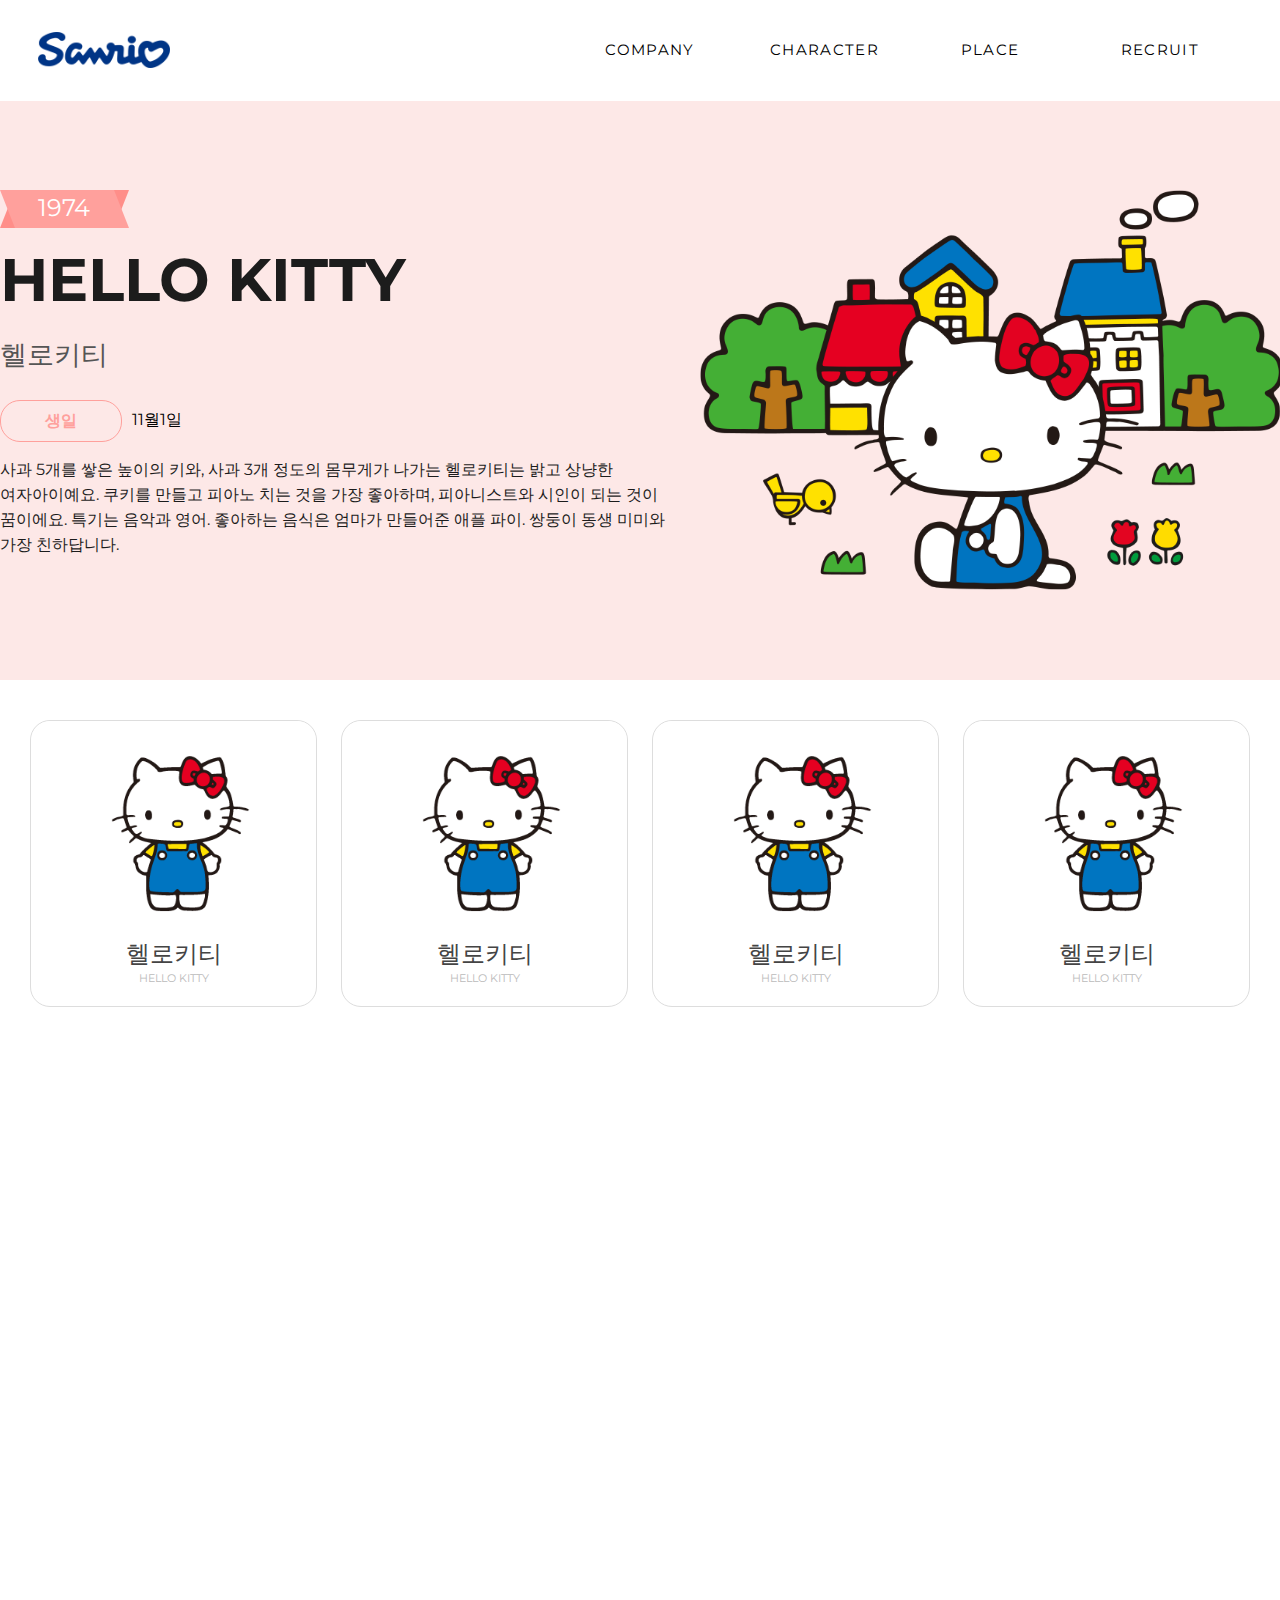
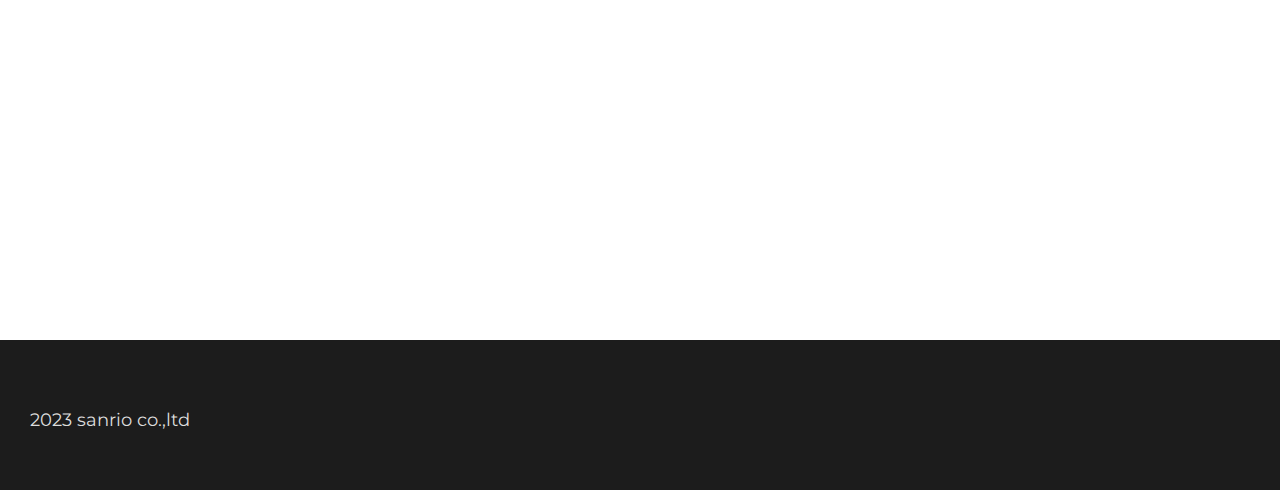
==== page.html @ 0c011e2b "Create page.html" ====
<!DOCTYPE html>
<html lang="en">
<head>
    <meta charset="UTF-8">
    <meta name="viewport" content="width=device-width, initial-scale=1.0">
    <title>Sanrio Lover Club</title>
    <style type="text/css" rel="stylesheet">
        body {
            margin: 0px;
            padding: 0px;
            font-size: 11pt;
            font-family: 'Montserrat', sans-serif;
        }
        h1,h2,h3,p,ul {
            margin: 0;
            padding: 0;
        }
        ul li {
            list-style: none;
        }
        a {
            text-decoration: none;
        }
    </style>
    <!---------font----------->
    <link rel="preconnect" href="https://fonts.googleapis.com">
    <link rel="preconnect" href="https://fonts.gstatic.com" crossorigin>
    <link href="https://fonts.googleapis.com/css2?family=Montserrat&display=swap" rel="stylesheet">
    <!---------css----------->
    <link href="./css/page.css" rel="stylesheet">
</head>
<body>
    <!----------------------------헤더-------------------------------->
    <section class="section_01">
        <header>
            <div class="header_top">
                <div class="header_logo">
                    <img src="./img/logo_2023.png" width="132px" height="36px">
                </div>
                <ul class="header_menu">
                    <li> COMPANY </li>
                    <li> CHARACTER </li>
                    <li> PLACE </li>
                    <li> RECRUIT </li>
                </ul>
            </div>
        </header>
        <div class="sns">
            <div class="top"> TOP </div>
            <a href="https://www.instagram.com/sanrio_kr/" target="_blank">
                <img src="./img/ins.png" width="40px" height="40px">
            </a>
            <a href="https://www.youtube.com/c/sanriokorea/featured" target="_blank">
                <img src="./img/ytb.png" width="40px" height="40px">
            </a>    
        </div>
    </section>
    <!----------------------------바디-------------------------------->
    <section class="section_02">
        <div class="main">
            <div class="main_text">
                <div class="text_01"> 
                    <div class="year">
                        <p> 1974 </p>
                        <img src="./img/year_bg.png">
                    </div>
                    
                    <p class="name"> HELLO KITTY </p>
                    <p class="name_kr"> 헬로키티 </p>
                </div>
                <div class="text_02">
                    <p class="bday">
                        <p class="b01"> 생일 </p>
                        <p class="b02"> 11월1일 </p>
                    </p>
                    <p class="kitty"> 사과 5개를 쌓은 높이의 키와, 사과 3개 정도의 몸무게가 나가는 헬로키티는 밝고 상냥한 <br>
                        여자아이예요. 쿠키를 만들고 피아노 치는 것을 가장 좋아하며, 피아니스트와 시인이 되는 것이<br>
                        꿈이에요. 특기는 음악과 영어. 좋아하는 음식은 엄마가 만들어준 애플 파이. 쌍둥이 동생 미미와<br>
                        가장 친하답니다.</p>
                </div>
            </div>
            <img id="kitty_img" src="./img/hellokitty_v1.png">
        </div>
    </section>
    <!----------------------------바디 헬로키티 가족-------------------------------->
    <section class="section_03">
        <title class="title"> 헬로키티 가족 </title>
    </section>
    <div class="character_list">
        <ul class="ch_list">
            <li class="item">
                <div class="ch_img">
                    <img id="kitty" src="./img/new_main_crt1.png" width="285px">
                </div>
                <div class="text_box">
                    <div class="blank"></div>
                    <p class=ch_name style="font-weight: 400;"> 헬로키티 </p>
                    <p class="ch_name_e"> HELLO KITTY </p>
                </div>  
            </li>
            <li class="item">
                <div class="ch_img">
                    <img id="kitty" src="./img/new_main_crt1.png" width="285px">
                </div>
                <div class="text_box">
                    <div class="blank"></div>
                    <p class=ch_name style="font-weight: 400;"> 헬로키티 </p>
                    <p class="ch_name_e"> HELLO KITTY </p>
                </div>  
            </li>
            <li class="item">
                <div class="ch_img">
                    <img id="kitty" src="./img/new_main_crt1.png" width="285px">
                </div>
                <div class="text_box">
                    <div class="blank"></div>
                    <p class=ch_name style="font-weight: 400;"> 헬로키티 </p>
                    <p class="ch_name_e"> HELLO KITTY </p>
                </div>  
            </li>
            <li class="item">
                <div class="ch_img">
                    <img id="kitty" src="./img/new_main_crt1.png" width="285px">
                </div>
                <div class="text_box">
                    <div class="blank"></div>
                    <p class=ch_name style="font-weight: 400;"> 헬로키티 </p>
                    <p class="ch_name_e"> HELLO KITTY </p>
                </div>  
            </li>
        </ul>
    </div>
    <footer>
        <div class="personal">
            <p class="info01"> 2023 sanrio co.,ltd </p>
            <p class="info02"> 개인정보처리방침 </p>
        </div>
    </footer>
    <script src="https://code.jquery.com/jquery-3.7.1.min.js" integrity="sha256-/JqT3SQfawRcv/BIHPThkBvs0OEvtFFmqPF/lYI/Cxo=" crossorigin="anonymous"></script>
    <script>
    
    /*--------------탑버튼---------------*/
    $(".top").on("click",function(){
        $("body, html").animate({
            scrollTop : "0px"
        },1000)
    });
    
    /*--------------스크롤 시 탑버튼 등장---------------*/
    $(document).ready(function(){
        var main_bg = $(".section_02").height();
    
        $(".top").hide();
    
        $(window).scroll(function(){
            var roll = $(this).scrollTop() >= main_bg;
    
            if(roll){
                $(".top").show();
            }else{
                $(".top").hide();
            }
        });
    })
    </script>
</body>
</html>
---- css/page.css ----
body{
    width: 100%;
    height: auto;
    overflow-x: hidden;
    overflow-y: scroll;
}
.section_01 {
    position: relative;
    width: 100%;
    height: auto;
    
}
    
    .header_top {
        display: flex;
        position: fixed;
        top: 0px;
        flex-flow: row nowrap;
        width: 100%;
        min-height: 101px;
        background: white;
        z-index: 99;
    }
        .header_logo {
            display: flex;
            width: 10%;
            height: 100px;
            margin-left: 40px;
            justify-content: center;
            align-items: center;
            
        }
        .header_menu {
            display: flex;
            width: 90%;
            height: 100px;
            justify-content: right;
            align-items: center;
            
        }
            .header_menu > li {
                width:100px;
                height: 20px;
                font-size: 11pt;
                letter-spacing :1pt;
                text-align: center;
                line-height: 20px;
                margin-right: 70px;
            }
            .top {
                position: absolute;
                display: flex;
                width: 60px;
                height: 60px;
                border-radius: 10px;
                line-height: 60px;
                justify-content: center;
                top: 700px;
                cursor: pointer;
                right: -20px;
                font-size: 0.8rem;
                color: white;
                background: #4a679e;
                z-index: 9;
            
            }
            .sns {
                position: fixed;
                display: flex;
                flex-flow: column wrap;
                align-items: end;
                width: 100%;
                height: 100px;
                top: 140px;
                right: 100px;
                gap: 7px;
            }
                .sns > img {
                
                    margin-top: 10px;
                }
    /*-------------------------바디---------------------------*/

        .section_02 {
            position: relative;
            width: 100%;
            height: 680px;
            box-sizing: border-box;
            background: #fde8e7;
        }
            .main {
                position: relative;
                display: flex;
                flex-flow: row nowrap;
                width: 1400px;
                height: 400px;
                margin: 0 auto;
                top: 190px;
            }
                .main_text{
                    position: relative;
                    width: 700px;
                    height: 400px;
                    display: flex;
                    flex-flow: row wrap;
                }
                    .text_01 {
                        position: relative;
                        width: 700px;
                        height: 200px;
                        display: flex;
                        flex-flow: row wrap;
                    }
                        .year{
                            position: relative;
                            width:700px;
                            height: 50px;
                        }
                            .year > p {
                                position: absolute;
                                font-size: 18pt;
                                color: white;
                                left: 38px;
                                top: 3px;
                            }
                        .name {
                            position: relative;
                            width: 700px;
                            height: 80px;
                            line-height: 80px;
                            color:#1c1c1c;
                            font-size: 45pt;
                            font-weight: bold;
                            
                        }
                        .name_kr{
                            position: relative;
                            width: 700px;
                            height: 70px;
                            line-height: 70px;
                            font-size: 20pt;
                            color: #555;
                        }
                    .text_02 {
                        position: relative;
                        width: 700px;
                        height: 200px;
                        display: flex;
                        flex-flow: row wrap;
                    }
                        .bday {
                            position: absolute;
                            width: 240px;
                            height: 60px;
                            display: flex;
                            flex-flow: row nowrap;
                        }
                            .b01 {
                                position: relative;
                                width: 120px;
                                height: 40px;
                                line-height: 40px;
                                font-size: 12pt;
                                font-weight: bold;
                                text-align: center;
                                border-radius: 20px;
                                border: 1px solid #ffa09c;
                                margin-top: 10px;
                                color:#ffa09c;
                            }
                            .b02 {
                                position: relative;
                                width: 120px;
                                height: 40px;
                                line-height: 40px;
                                font-size: 12pt;
                                text-align: left;
                                top: 10px;
                                padding-left: 10px;
                                
                            }
                        .kitty {
                            position: relative;
                            width: 100%;
                            height: 140px;
                            line-height: 25px;
                            padding-top: 15px;
                            font-size: 12pt;
                            color: #1c1c1c;
                        }
                    
    /*-------------------------키티 가족---------------------------*/
                .character_list {
                    display: flex;
                    flex-flow: row wrap;
                    width: 1220px;
                    height: 1220px;
                    margin: 0 auto;
                    margin-top: 40px;
                }
                    .ch_list {
                        display: flex;
                        flex-flow: row nowrap;
                        width: 1220px;
                        height: 285px;
                        justify-content: space-between;
                        box-sizing: border-box;
                    }
                        .item {
                            display: flex;
                            flex-flow: row wrap;
                            width: 285px;
                            height: 285px;
                            border: 1px solid #ddd;
                            border-radius: 20px;
                            background: white;
                        }
                            .ch_img {
                                position: relative;
                                display: flex;
                                clear: both;
                                width: 285px;
                                height: 200px;

                            }
                                .ch_img > #kitty:hover  {
                                    content: url(../img/new_main_crt1_ov.png);
                                }
                                .text_box {
                                    display: flex;
                                    flex-flow: row wrap;
                                    width: 285px;
                                    height: 85px;
                                }   
                                    .blank {
                                        width: 285px;
                                        height: 15px;
                                    }
                                    .ch_name {
                                        width: 285px;
                                        text-align: center;
                                        height: 35px;
                                        line-height: 35px;
                                        font-size: 1.5rem;
                                        color: #444;
                                    }
                                    .ch_name_e {
                                        width: 285px;
                                        height: 35px;
                                        text-align: center;
                                        font-size: 0.7rem;
                                        color: #bbbbbb;
                                    }
    /*------------------------- 풋터 ---------------------------*/
        .personal {
            position: relative;
            display: flex;
            flex-flow: row nowrap;
            width: 100%;
            height: 150px;
            background: #1c1c1c;
        }
            .info01 {
                position: relative;
                width: 50%;
                height: 100px;
                line-height: 100px;
                float: left;
                margin-top: 30px;
                margin-left: 30px;
                font-size: 1.1rem;
                color: #ddd;
                
            }
            .info02 {
                position: relative;
                left: 720px;
                width: 150px;
                height: 50px;
                border-radius: 30px;
                line-height: 50px;
                text-align: center;
                margin-top: 60px;
                font-size: 0.9rem;
                color: #ddd;
                border: 1px solid white;
                
            }
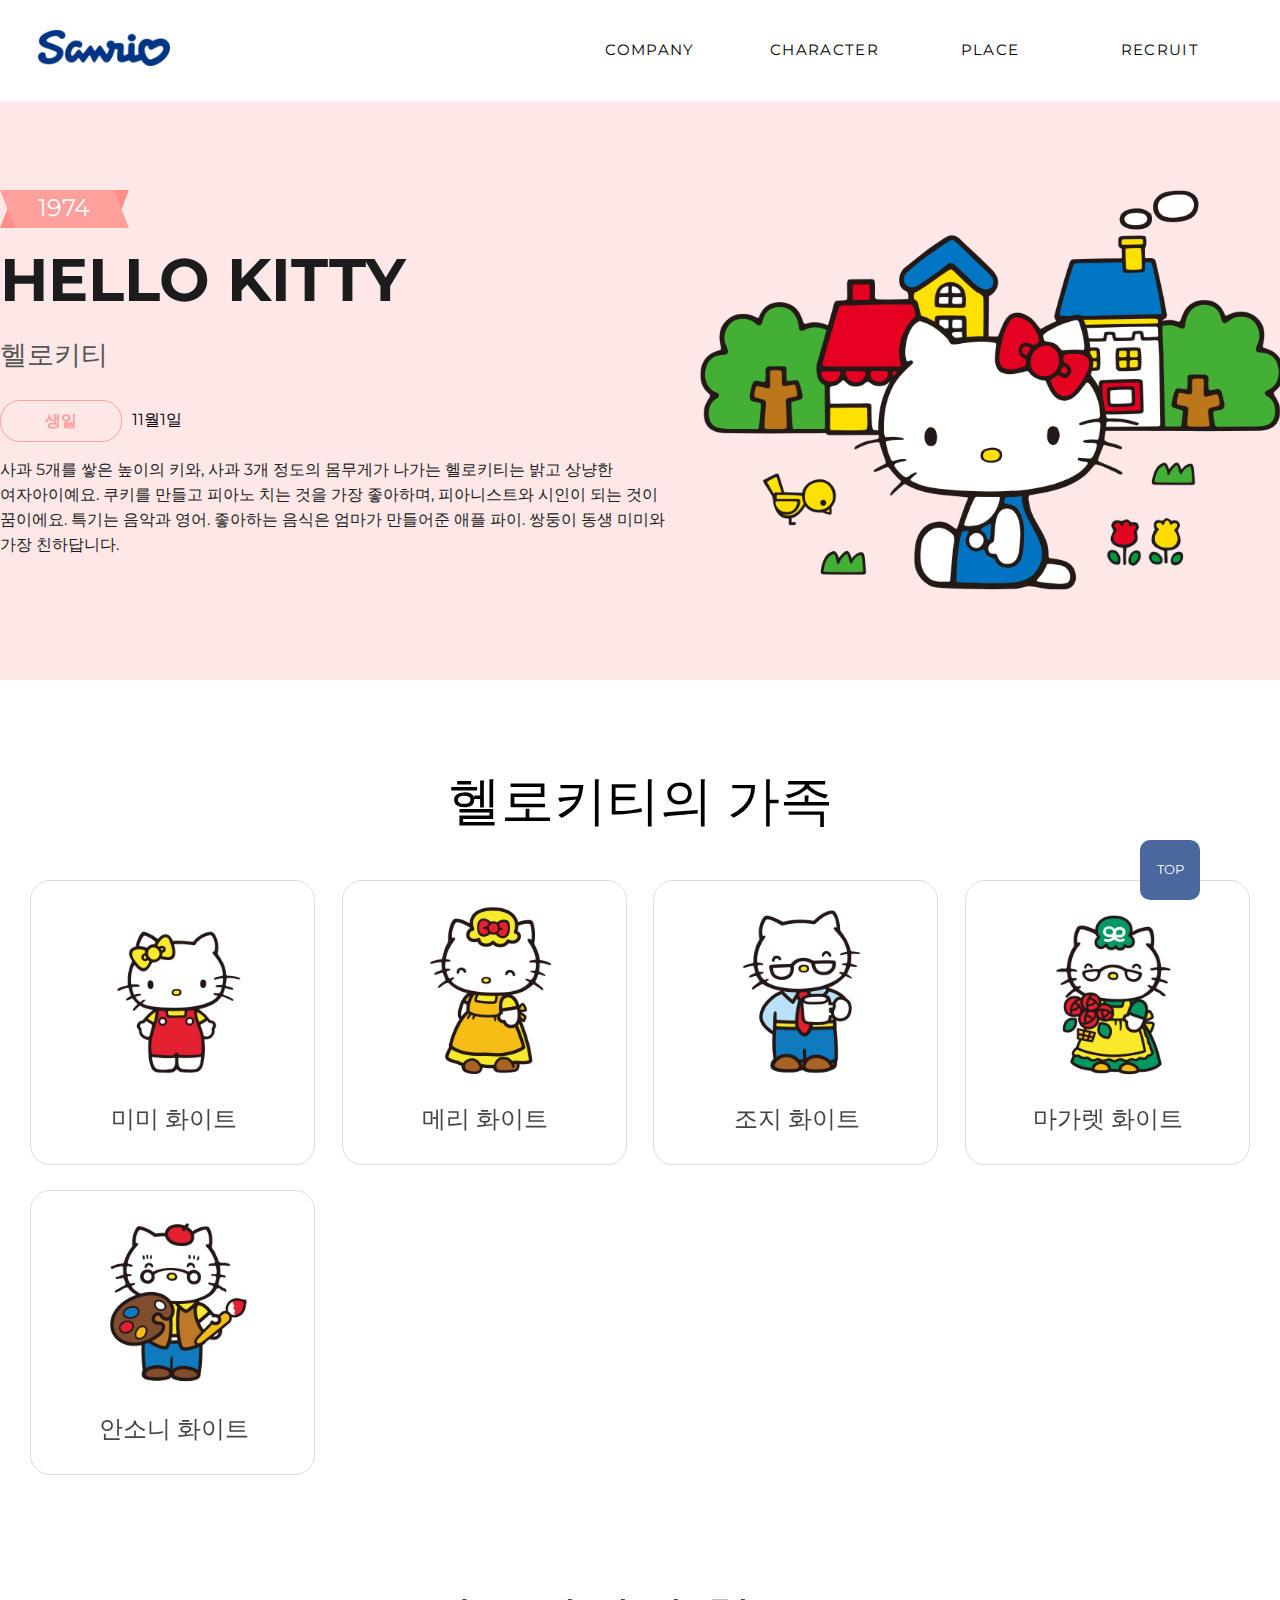
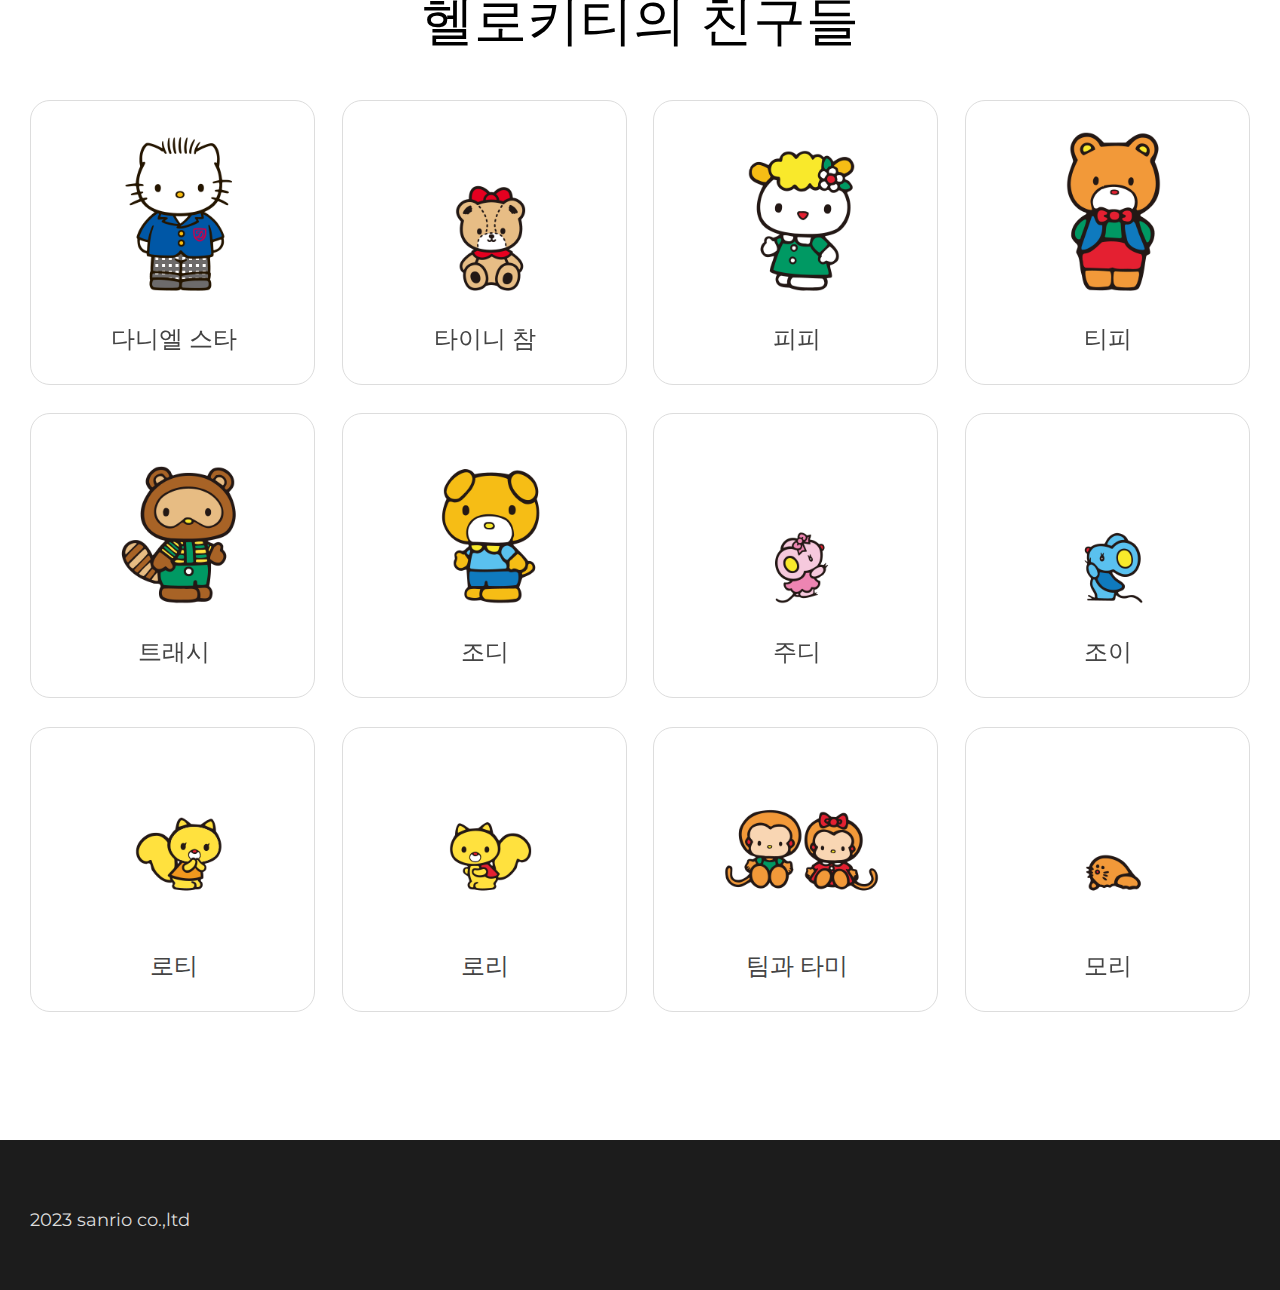
==== commit 6809f82b: "Update page.html" ====
--- a/page.html
+++ b/page.html
@@ -35,7 +35,7 @@
         <header>
             <div class="header_top">
                 <div class="header_logo">
-                    <img src="./img/logo_2023.png" width="132px" height="36px">
+                    <a href="./index.html"> <img src="./img/logo_2023.png" width="132px" height="36px"> </a>
                 </div>
                 <ul class="header_menu">
                     <li> COMPANY </li>
@@ -84,52 +84,283 @@
     </section>
     <!----------------------------바디 헬로키티 가족-------------------------------->
     <section class="section_03">
-        <title class="title"> 헬로키티 가족 </title>
+        <title class="title"> 헬로키티의 가족 </title>
     </section>
     <div class="character_list">
         <ul class="ch_list">
             <li class="item">
                 <div class="ch_img">
-                    <img id="kitty" src="./img/new_main_crt1.png" width="285px">
-                </div>
-                <div class="text_box">
-                    <div class="blank"></div>
-                    <p class=ch_name style="font-weight: 400;"> 헬로키티 </p>
-                    <p class="ch_name_e"> HELLO KITTY </p>
-                </div>  
-            </li>
-            <li class="item">
-                <div class="ch_img">
-                    <img id="kitty" src="./img/new_main_crt1.png" width="285px">
-                </div>
-                <div class="text_box">
-                    <div class="blank"></div>
-                    <p class=ch_name style="font-weight: 400;"> 헬로키티 </p>
-                    <p class="ch_name_e"> HELLO KITTY </p>
-                </div>  
-            </li>
-            <li class="item">
-                <div class="ch_img">
-                    <img id="kitty" src="./img/new_main_crt1.png" width="285px">
-                </div>
-                <div class="text_box">
-                    <div class="blank"></div>
-                    <p class=ch_name style="font-weight: 400;"> 헬로키티 </p>
-                    <p class="ch_name_e"> HELLO KITTY </p>
-                </div>  
-            </li>
-            <li class="item">
-                <div class="ch_img">
-                    <img id="kitty" src="./img/new_main_crt1.png" width="285px">
-                </div>
-                <div class="text_box">
-                    <div class="blank"></div>
-                    <p class=ch_name style="font-weight: 400;"> 헬로키티 </p>
-                    <p class="ch_name_e"> HELLO KITTY </p>
-                </div>  
+                    <img id="mimi" src="./img/new_kf1.png" width="285px" height="285px">
+                </div>
+                <div class="text_box">
+                    <div class="blank"></div>
+                    <p class=ch_name style="font-weight: 400;"> 미미 화이트 </p>
+                </div>
+                <div class="k_hover">
+                    <p class="name_title"> 미미 화이트 </p>
+                    <div class="name_line"></div>
+                    <p class="name_text"> 매우 여성스럽고, 내성적이고 수줍음이 많은 여자 아이예요.
+                        헬로키티와 구분할 수 있도록 오른쪽 귀에 리본을 달고 있어요.</p>
+                </div>
+            </li>
+            <li class="item">
+                <div class="ch_img">
+                    <img id="mimi" src="./img/new_kf2.png" width="285px" height="285px">
+                </div>
+                <div class="text_box">
+                    <div class="blank"></div>
+                    <p class=ch_name style="font-weight: 400;"> 메리 화이트 </p>
+                </div>
+                <div class="k_hover">
+                    <p class="name_title"> 메리 화이트 </p>
+                    <div class="name_line"></div>
+                    <p class="name_text"> 매우 친절한 성격으로 요리, 청소, 세탁을 즐기며 세상에서
+                        가장 맛있는 애플파이 만들기의 달인이랍니다.</p>
+                </div>
+            </li>
+            <li class="item">
+                <div class="ch_img">
+                    <img id="mimi" src="./img/new_kf3.png" width="285px" height="285px">
+                </div>
+                <div class="text_box">
+                    <div class="blank"></div>
+                    <p class=ch_name style="font-weight: 400;"> 조지 화이트 </p>
+                </div>
+                <div class="k_hover">
+                    <p class="name_title"> 조지 화이트 </p>
+                    <div class="name_line"></div>
+                    <p class="name_text"> 가족들이 의지하는 멋진 아빠예요.
+                        조금 엉뚱하지만 넉살 좋은 유머감각의 소유자랍니다.</p>
+                </div>
+            </li>
+            <li class="item">
+                <div class="ch_img">
+                    <img id="mimi" src="./img/new_kf4.png" width="285px" height="285px">
+                </div>
+                <div class="text_box">
+                    <div class="blank"></div>
+                    <p class=ch_name style="font-weight: 400;"> 마가렛 화이트 </p>
+                </div>
+                <div class="k_hover">
+                    <p class="name_title"> 마가렛 화이트 </p>
+                    <div class="name_line"></div>
+                    <p class="name_text"> 할머니가 만들어 주신 푸딩은 최고~
+                        흔들의자에 앉아서 자수 놓는 것을 가장 좋아하세요!</p>
+                </div>
+            </li>
+            
+        </ul>
+        <ul class="ch_list">
+            <li class="item">
+                <div class="ch_img">
+                    <img id="mimi" src="./img/new_kf5.png" width="285px" height="285px">
+                </div>
+                <div class="text_box">
+                    <div class="blank"></div>
+                    <p class=ch_name style="font-weight: 400;"> 안소니 화이트 </p>
+                </div>
+                <div class="k_hover">
+                    <p class="name_title"> 안소니 화이트 </p>
+                    <div class="name_line"></div>
+                    <p class="name_text"> 취미는 그림 그리기, 만물 박사이신 할아버지는
+                        흥미롭고 재미있는 옛날이야기를 많이 해 주세요.</p>
+                </div>
             </li>
         </ul>
     </div>
+    <!----------------------------바디 헬로키티 친구들-------------------------------->
+    <section class="section_03">
+        <title class="title"> 헬로키티의 친구들 </title>
+    </section>
+    <div class="character_list_2">
+        <ul class="ch_list">
+            <li class="item">
+                <div class="ch_img">
+                    <img id="mimi" src="./img/n_kfr1.png" width="285px" height="285px">
+                </div>
+                <div class="text_box">
+                    <div class="blank"></div>
+                    <p class=ch_name style="font-weight: 400;"> 다니엘 스타 </p>
+                </div>
+                <div class="k_hover">
+                    <p class="name_title"> 다니엘 스타 </p>
+                    <div class="name_line"></div>
+                    <p class="name_text"> 헬로키티의 소꿉친구이자 남자친구예요.
+                        작은 것에 감동 받는 순진하고 센티멘털한 소년이에요!</p>
+                </div>
+            </li>
+            <li class="item">
+                <div class="ch_img">
+                    <img id="mimi" src="./img/n_kfr2.png" width="285px" height="285px">
+                </div>
+                <div class="text_box">
+                    <div class="blank"></div>
+                    <p class=ch_name style="font-weight: 400;"> 타이니 참 </p>
+                </div>
+                <div class="k_hover">
+                    <p class="name_title"> 타이니 참 </p>
+                    <div class="name_line"></div>
+                    <p class="name_text"> 아빠가 뉴욕에 출장 가계신 동안, 헬로키티와 살게 됐어요. 남자 아이지만 헬로키티를 좋아해 리본을 했어요.
+                        헬로키티, 미미와는 친남매 같이 친하답니다.</p>
+                </div>
+            </li>
+            <li class="item">
+                <div class="ch_img">
+                    <img id="mimi" src="./img/n_kfr3.png" width="285px" height="285px">
+                </div>
+                <div class="text_box">
+                    <div class="blank"></div>
+                    <p class=ch_name style="font-weight: 400;"> 피피 </p>
+                </div>
+                <div class="k_hover">
+                    <p class="name_title"> 피피 </p>
+                    <div class="name_line"></div>
+                    <p class="name_text"> 수다 떠는 걸 좋아하는 쾌활한 양 친구예요.
+                        조금 어른스러운 면도 있어 헬로키티의 고민을 잘 들어줘요.</p>
+                </div>
+            </li>
+            <li class="item">
+                <div class="ch_img">
+                    <img id="mimi" src="./img/n_kfr4.png" width="285px" height="285px">
+                </div>
+                <div class="text_box">
+                    <div class="blank"></div>
+                    <p class=ch_name style="font-weight: 400;"> 티피 </p>
+                </div>
+                <div class="k_hover">
+                    <p class="name_title"> 티피 </p>
+                    <div class="name_line"></div>
+                    <p class="name_text"> 힘세고 상냥한 곰 친구예요.
+                        헬로키티의 남자친구 자리를 노리고 있답니다.</p>
+                </div>
+            </li>
+            
+        </ul>
+        <ul class="ch_list">
+            <li class="item">
+                <div class="ch_img">
+                    <img id="mimi" src="./img/n_kfr5.png" width="285px" height="285px">
+                </div>
+                <div class="text_box">
+                    <div class="blank"></div>
+                    <p class=ch_name style="font-weight: 400;"> 트래시 </p>
+                </div>
+                <div class="k_hover">
+                    <p class="name_title"> 트래시 </p>
+                    <div class="name_line"></div>
+                    <p class="name_text"> 장난꾸러기 너구리 친구예요.
+                        반에서 가장 에너지가 넘쳐요.</p>
+                </div>
+            </li>
+            <li class="item">
+                <div class="ch_img">
+                    <img id="mimi" src="./img/n_kfr6.png" width="285px" height="285px">
+                </div>
+                <div class="text_box">
+                    <div class="blank"></div>
+                    <p class=ch_name style="font-weight: 400;"> 조디 </p>
+                </div>
+                <div class="k_hover">
+                    <p class="name_title"> 조디 </p>
+                    <div class="name_line"></div>
+                    <p class="name_text"> 공부를 사랑하는 박식한 강아지 친구예요.
+                        장래희망은 연구자라고 하네요.</p>
+                </div>
+            </li>
+            <li class="item">
+                <div class="ch_img">
+                    <img id="mimi" src="./img/n_kfr7.png" width="285px" height="285px">
+                </div>
+                <div class="text_box">
+                    <div class="blank"></div>
+                    <p class=ch_name style="font-weight: 400;"> 주디 </p>
+                </div>
+                <div class="k_hover">
+                    <p class="name_title"> 주디 </p>
+                    <div class="name_line"></div>
+                    <p class="name_text"> 조이의 여자친구. </p>
+                </div>
+            </li>
+            <li class="item">
+                <div class="ch_img">
+                    <img id="mimi" src="./img/n_kfr8.png" width="285px" height="285px">
+                </div>
+                <div class="text_box">
+                    <div class="blank"></div>
+                    <p class=ch_name style="font-weight: 400;"> 조이 </p>
+                </div>
+                <div class="k_hover">
+                    <p class="name_title"> 조이피 </p>
+                    <div class="name_line"></div>
+                    <p class="name_text"> 헬로키티와 가장 친한 쥐 친구예요. 같은 반이라 매일 함께 놀고,
+                        좀 덜렁대지만 달리기를 아주 잘해요.</p>
+                </div>
+            </li>
+            
+        </ul>
+        <ul class="ch_list">
+            <li class="item">
+                <div class="ch_img">
+                    <img id="mimi" src="./img/n_kfr9.png" width="285px" height="285px">
+                </div>
+                <div class="text_box">
+                    <div class="blank"></div>
+                    <p class=ch_name style="font-weight: 400;"> 로티 </p>
+                </div>
+                <div class="k_hover">
+                    <p class="name_title"> 로티 </p>
+                    <div class="name_line"></div>
+                    <p class="name_text"> 로리의 언니. 노래를 잘해요. 느긋한 성격!</p>
+                </div>
+            </li>
+            <li class="item">
+                <div class="ch_img">
+                    <img id="mimi" src="./img/n_kfr10.png" width="285px" height="285px">
+                </div>
+                <div class="text_box">
+                    <div class="blank"></div>
+                    <p class=ch_name style="font-weight: 400;"> 로리</p>
+                </div>
+                <div class="k_hover">
+                    <p class="name_title"> 로리 </p>
+                    <div class="name_line"></div>
+                    <p class="name_text"> 헬로키티에게 숲 속의 비밀을 알려주는 다람쥐 친구예요.</p>
+                </div>
+            </li>
+            <li class="item">
+                <div class="ch_img">
+                    <img id="mimi" src="./img/n_kfr11.png" width="285px" height="285px">
+                </div>
+                <div class="text_box">
+                    <div class="blank"></div>
+                    <p class=ch_name style="font-weight: 400;"> 팀과 타미 </p>
+                </div>
+                <div class="k_hover">
+                    <p class="name_title"> 팀과 타미 </p>
+                    <div class="name_line"></div>
+                    <p class="name_text"> 모두와 함께 노는 것을 좋아하는 원숭이 남매.</p>
+                </div>
+            </li>
+            <li class="item">
+                <div class="ch_img">
+                    <img id="mimi" src="./img/n_kfr12.png" width="285px" height="285px">
+                </div>
+                <div class="text_box">
+                    <div class="blank"></div>
+                    <p class=ch_name style="font-weight: 400;"> 모리 </p>
+                </div>
+                <div class="k_hover">
+                    <p class="name_title"> 모리 </p>
+                    <div class="name_line"></div>
+                    <p class="name_text"> 헬로키티의 집에 살고 있는 두더지 친구예요.
+                        수줍음이 많아서 누굴 만나면 항상 부끄러워 한답니다.</p>
+                </div>
+            </li>
+            
+        </ul>
+    </div>
+    
+    
     <footer>
         <div class="personal">
             <p class="info01"> 2023 sanrio co.,ltd </p>
--- a/css/page.css
+++ b/css/page.css
@@ -47,23 +47,6 @@
                 line-height: 20px;
                 margin-right: 70px;
             }
-            .top {
-                position: absolute;
-                display: flex;
-                width: 60px;
-                height: 60px;
-                border-radius: 10px;
-                line-height: 60px;
-                justify-content: center;
-                top: 700px;
-                cursor: pointer;
-                right: -20px;
-                font-size: 0.8rem;
-                color: white;
-                background: #4a679e;
-                z-index: 9;
-            
-            }
             .sns {
                 position: fixed;
                 display: flex;
@@ -79,6 +62,24 @@
                 
                     margin-top: 10px;
                 }
+                .top {
+                    position: absolute;
+                    display: flex;
+                    width: 60px;
+                    height: 60px;
+                    border-radius: 10px;
+                    line-height: 60px;
+                    justify-content: center;
+                    top: 700px;
+                    cursor: pointer;
+                    right: -20px;
+                    font-size: 0.8rem;
+                    color: white;
+                    background: #4a679e;
+                    z-index: 9;
+                
+                }
+            
     /*-------------------------바디---------------------------*/
 
         .section_02 {
@@ -190,13 +191,38 @@
                         }
                     
     /*-------------------------키티 가족---------------------------*/
+            .section_03 {
+                position: relative;
+                width: 100%;
+                height: 200px;
+            }
+                .section_03 > title {
+                    position: relative;
+                    display: inline-block;
+                    width: 100%;
+                    height: 100px;
+                    line-height: 100px;
+                    font-size: 3.3rem;
+                    text-align: center;
+                    margin-top: 70px;
+                } 
+
                 .character_list {
                     display: flex;
                     flex-flow: row wrap;
                     width: 1220px;
-                    height: 1220px;
+                    height: 620px;
                     margin: 0 auto;
-                    margin-top: 40px;
+                    
+                }
+                .character_list_2 {
+                    display: flex;
+                    flex-flow: row wrap;
+                    width: 1220px;
+                    height: 940px;
+                    margin: 0 auto;
+                    margin-bottom: 100px;
+                    
                 }
                     .ch_list {
                         display: flex;
@@ -205,6 +231,7 @@
                         height: 285px;
                         justify-content: space-between;
                         box-sizing: border-box;
+                    
                     }
                         .item {
                             display: flex;
@@ -213,7 +240,26 @@
                             height: 285px;
                             border: 1px solid #ddd;
                             border-radius: 20px;
+                            box-sizing: border-box;
                             background: white;
+                            
+                        }
+                        .item:hover > .k_hover {
+                            display: block;
+                            transition: all 1s;
+                        }
+                        
+                        .k_hover {
+                            position: absolute;
+                            display: none;
+                            flex-flow: row wrap;
+                            width: 285px;
+                            height: 285px;
+                            border-radius: 20px;
+                            border: 1px solid #ffa09c;
+                            box-sizing: border-box;
+                            transition: all 1s;
+                            background: #ffa09c
                         }
                             .ch_img {
                                 position: relative;
@@ -221,21 +267,19 @@
                                 clear: both;
                                 width: 285px;
                                 height: 200px;
-
+                                margin: 0 auto;
+                                padding-left: 5px;
+                                
                             }
-                                .ch_img > #kitty:hover  {
-                                    content: url(../img/new_main_crt1_ov.png);
-                                }
                                 .text_box {
+                                    position: relative;
                                     display: flex;
                                     flex-flow: row wrap;
                                     width: 285px;
                                     height: 85px;
+
                                 }   
-                                    .blank {
-                                        width: 285px;
-                                        height: 15px;
-                                    }
+                                    
                                     .ch_name {
                                         width: 285px;
                                         text-align: center;
@@ -243,14 +287,40 @@
                                         line-height: 35px;
                                         font-size: 1.5rem;
                                         color: #444;
+                                        margin-top: 20px;
+                                        
                                     }
-                                    .ch_name_e {
-                                        width: 285px;
-                                        height: 35px;
-                                        text-align: center;
-                                        font-size: 0.7rem;
-                                        color: #bbbbbb;
-                                    }
+                        
+                                .name_title {
+                                    position: relative;
+                                    width: 285px;
+                                    height: 60px;
+                                    font-size: 1.3rem;
+                                    line-height: 60px;
+                                    text-align: center;
+                                    top: 60px;
+                                    color: white;
+                                }
+                                .name_line {
+                                    position: relative;
+                                    width: 30px;
+                                    height: 2px;
+                                    top: 50px;
+                                    background: white;
+                                    margin: 0 auto;
+                                }
+                                .name_text {
+                                    position: relative;
+                                    text-align: center;
+                                    width: 285px;
+                                    height: 200px;
+                                    padding: 10px;
+                                    font-size: 11pt;
+                                    top: 60px;
+                                    box-sizing: border-box;
+                                    color: white;
+                                }
+                                    
     /*------------------------- 풋터 ---------------------------*/
         .personal {
             position: relative;
